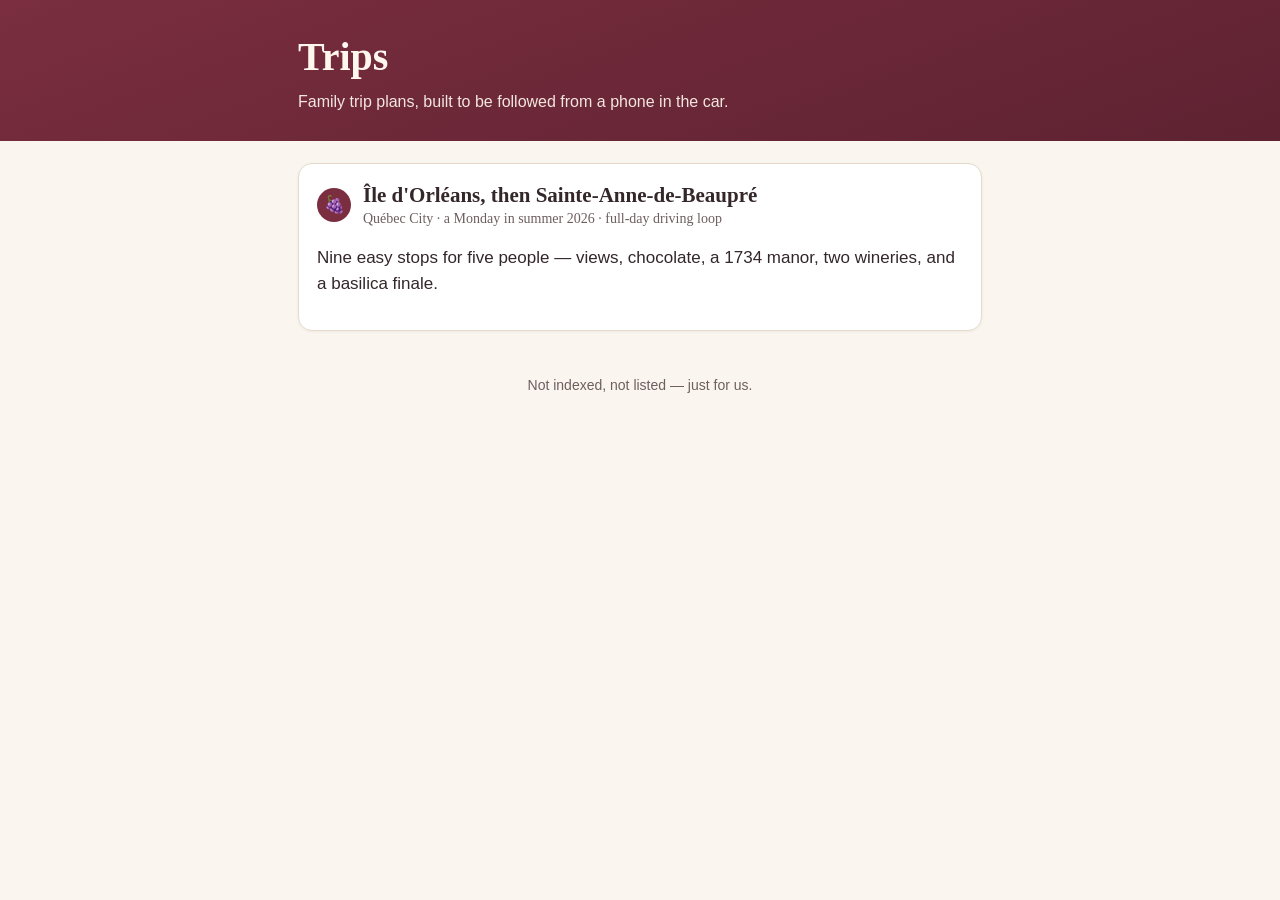
==== index.html @ 283399ab "Île d'Orléans day trip — trips v0.1: PWA static site (noindex, offline, clock checklist) Co-Authored" ====
<!DOCTYPE html>
<html lang="en">
<head>
<meta charset="utf-8">
<meta name="viewport" content="width=device-width, initial-scale=1">
<meta name="robots" content="noindex, nofollow">
<meta name="theme-color" content="#7A2E3F">
<meta name="apple-mobile-web-app-title" content="Trips">
<title>Cardozo trips</title>
<link rel="stylesheet" href="./styles.css">
<link rel="manifest" href="./manifest.webmanifest">
<link rel="icon" href="./icons/icon-192.png">
<link rel="apple-touch-icon" href="./icons/apple-touch-icon.png">
</head>
<body>

<header class="hero">
  <div class="wrap">
    <h1>Trips</h1>
    <p>Family trip plans, built to be followed from a phone in the car.</p>
  </div>
</header>

<main class="wrap">
  <a class="trip-link" href="./ile-dorleans/">
    <div class="card">
      <div class="stop-head"><span class="stop-num">🍇</span>
        <h3>Île d'Orléans, then Sainte-Anne-de-Beaupré
          <span class="stop-tag">Québec City · a Monday in summer 2026 · full-day driving loop</span></h3>
      </div>
      <p>Nine easy stops for five people — views, chocolate, a 1734 manor, two wineries, and a basilica finale.</p>
    </div>
  </a>

  <footer>
    <p>Not indexed, not listed — just for us.</p>
  </footer>
</main>

<script>
  if ('serviceWorker' in navigator) navigator.serviceWorker.register('./sw.js');
</script>
</body>
</html>
---- styles.css ----
/* Cardozo Trips — shared styles. Warm print-guide register, mobile-first, big type for the whole famille. */
:root {
  --bg: #FAF6EF;
  --card: #FFFFFF;
  --ink: #33272A;
  --ink-soft: #6E5E60;
  --wine: #7A2E3F;
  --wine-deep: #5E2231;
  --cream: #F5EADC;
  --line: #E5DACB;
  --good: #3D6B62;
  --radius: 14px;
}
@media (prefers-color-scheme: dark) {
  :root {
    --bg: #211B1C;
    --card: #2C2425;
    --ink: #F0E7E2;
    --ink-soft: #C4B3B0;
    --wine: #D98A9C;
    --wine-deep: #E8B3BF;
    --cream: #362B28;
    --line: #453738;
    --good: #8FBFB4;
  }
}
* { box-sizing: border-box; }
html { -webkit-text-size-adjust: 100%; }
body {
  margin: 0;
  background: var(--bg);
  color: var(--ink);
  font: 17px/1.55 -apple-system, BlinkMacSystemFont, "Segoe UI", Roboto, sans-serif;
  padding-bottom: 48px;
}
.wrap { max-width: 720px; margin: 0 auto; padding: 0 18px; }
header.hero {
  background: linear-gradient(160deg, var(--wine) 0%, #5E2231 100%);
  color: #FFF7EE;
  padding: 34px 0 26px;
  margin-bottom: 22px;
}
@media (prefers-color-scheme: dark) {
  header.hero { background: linear-gradient(160deg, #4A1B28 0%, #33121B 100%); }
}
header.hero h1 {
  font-family: "Iowan Old Style", Palatino, Georgia, serif;
  font-size: clamp(28px, 6vw, 40px);
  line-height: 1.15;
  margin: 0 0 10px;
}
header.hero p { margin: 0; opacity: .92; font-size: 16px; }
h2 {
  font-family: "Iowan Old Style", Palatino, Georgia, serif;
  color: var(--wine);
  font-size: 26px;
  margin: 34px 0 12px;
}
a { color: var(--wine); }
.callout {
  background: var(--cream);
  border-left: 5px solid var(--wine);
  border-radius: 0 var(--radius) var(--radius) 0;
  padding: 14px 16px;
  margin: 18px 0;
}
.callout strong.title { display: block; color: var(--wine); font-size: 18px; margin-bottom: 6px; }
.callout p { margin: 8px 0 0; }
.card {
  background: var(--card);
  border: 1px solid var(--line);
  border-radius: var(--radius);
  padding: 18px 18px 16px;
  margin: 14px 0;
  box-shadow: 0 1px 3px rgba(60, 30, 35, .06);
}
.stop-head { display: flex; align-items: baseline; gap: 12px; }
.stop-num {
  flex: none;
  width: 34px; height: 34px;
  border-radius: 50%;
  background: var(--wine);
  color: #FFF7EE;
  font-weight: 700;
  display: flex; align-items: center; justify-content: center;
  align-self: center;
  font-size: 17px;
}
.stop-head h3 {
  margin: 0;
  font-family: "Iowan Old Style", Palatino, Georgia, serif;
  font-size: 21px;
  line-height: 1.25;
}
.stop-tag { display: block; font-size: 14px; color: var(--ink-soft); font-weight: 400; margin-top: 2px; }
.meta { display: flex; flex-wrap: wrap; gap: 8px; margin: 12px 0 4px; font-size: 15px; }
.meta span {
  background: var(--cream);
  border-radius: 8px;
  padding: 5px 10px;
}
.meta b { color: var(--wine); }
.btns { display: flex; flex-wrap: wrap; gap: 10px; margin-top: 14px; }
.btn {
  display: inline-block;
  text-decoration: none;
  font-weight: 600;
  font-size: 16px;
  padding: 10px 16px;
  border-radius: 10px;
  border: 1.5px solid var(--wine);
  color: var(--wine);
  background: transparent;
}
.btn.primary { background: var(--wine); color: #FFF7EE; }
details.story { margin-top: 12px; border-top: 1px dashed var(--line); padding-top: 10px; }
details.story summary { cursor: pointer; color: var(--wine); font-weight: 600; }
details.story p { color: var(--ink-soft); }
table.clock { width: 100%; border-collapse: collapse; margin: 10px 0; }
table.clock td { padding: 10px 8px; border-bottom: 1px solid var(--line); vertical-align: top; }
table.clock td.t { white-space: nowrap; font-weight: 700; color: var(--wine); width: 86px; }
table.clock td.c { width: 40px; text-align: right; }
table.clock input { width: 24px; height: 24px; accent-color: var(--wine); }
table.clock tr.done td { opacity: .45; text-decoration: line-through; }
table.clock tr.done td.c { text-decoration: none; opacity: 1; }
.note { font-size: 15px; color: var(--ink-soft); font-style: italic; }
footer { margin-top: 44px; text-align: center; color: var(--ink-soft); font-size: 14px; }
.trip-link { display: block; text-decoration: none; color: inherit; }
.trip-link .card { transition: transform .1s; }
.trip-link:active .card { transform: scale(.985); }
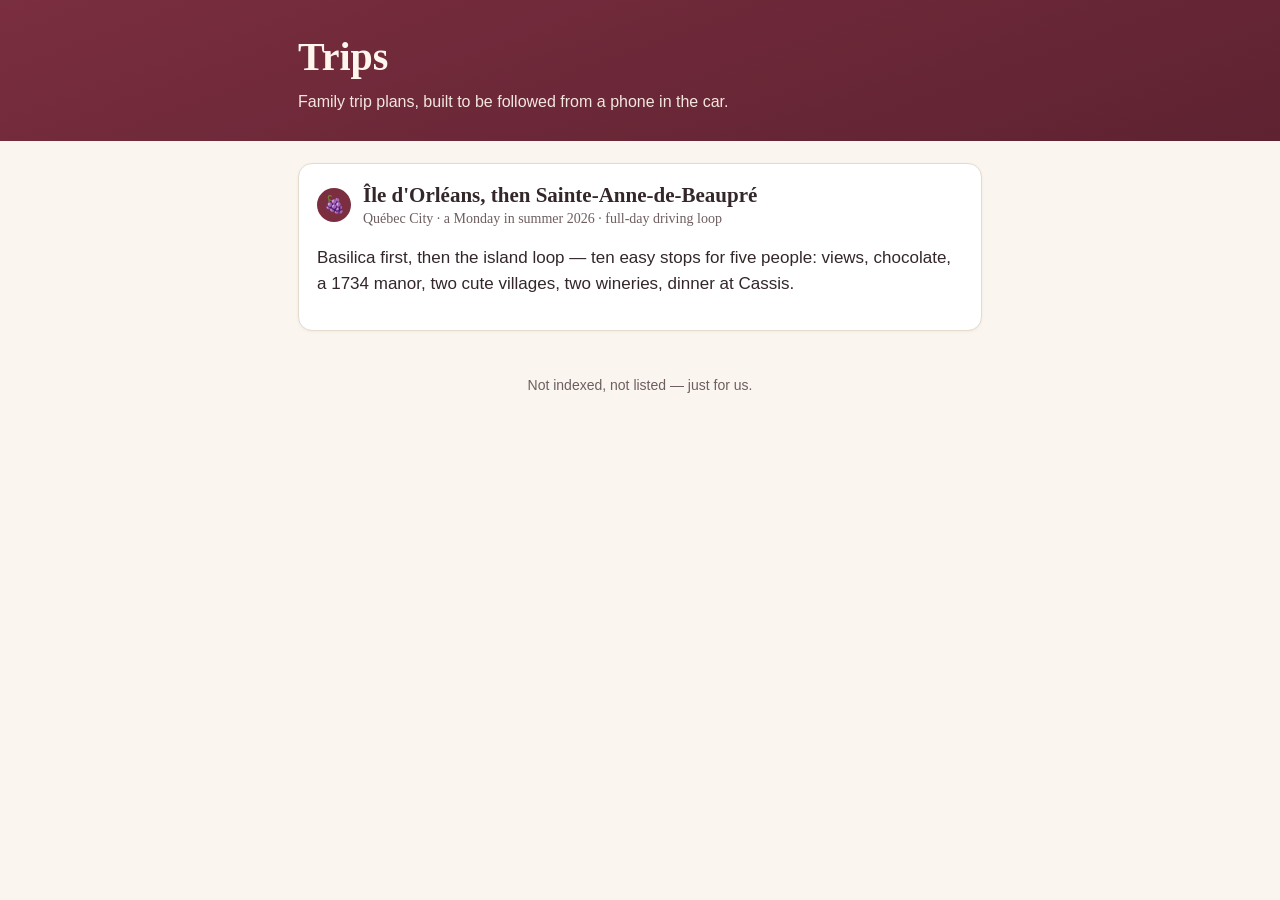
==== commit 34b3e895: "basilica-first reorder + cute villages + synced checks (Cloudflare KV) + install prompt Co-Authored-" ====
--- a/index.html
+++ b/index.html
@@ -28,7 +28,7 @@
         <h3>Île d'Orléans, then Sainte-Anne-de-Beaupré
           <span class="stop-tag">Québec City · a Monday in summer 2026 · full-day driving loop</span></h3>
       </div>
-      <p>Nine easy stops for five people — views, chocolate, a 1734 manor, two wineries, and a basilica finale.</p>
+      <p>Basilica first, then the island loop — ten easy stops for five people: views, chocolate, a 1734 manor, two cute villages, two wineries, dinner at Cassis.</p>
     </div>
   </a>
 
--- a/styles.css
+++ b/styles.css
@@ -25,6 +25,7 @@
   }
 }
 * { box-sizing: border-box; }
+[hidden] { display: none !important; }
 html { -webkit-text-size-adjust: 100%; }
 body {
   margin: 0;
@@ -128,3 +129,64 @@
 .trip-link { display: block; text-decoration: none; color: inherit; }
 .trip-link .card { transition: transform .1s; }
 .trip-link:active .card { transform: scale(.985); }
+
+/* visit checks — big shared-state tick per stop */
+input.visit {
+  appearance: none;
+  -webkit-appearance: none;
+  flex: none;
+  width: 34px; height: 34px;
+  margin: 0 0 0 auto;
+  align-self: center;
+  border: 2.5px solid var(--wine);
+  border-radius: 50%;
+  background: transparent;
+  cursor: pointer;
+  position: relative;
+}
+input.visit:checked { background: var(--good); border-color: var(--good); }
+input.visit:checked::after {
+  content: "✓";
+  position: absolute; inset: 0;
+  display: flex; align-items: center; justify-content: center;
+  color: #FFF7EE; font-size: 20px; font-weight: 800;
+}
+.card.done { opacity: .55; }
+.card.done .stop-num { background: var(--good); }
+
+/* install sheet */
+#install {
+  position: fixed; inset: 0;
+  background: rgba(30, 15, 18, .45);
+  display: flex; align-items: flex-end; justify-content: center;
+  z-index: 50;
+}
+.install-sheet {
+  background: var(--card);
+  border-radius: 18px 18px 0 0;
+  padding: 22px 20px 30px;
+  max-width: 480px; width: 100%;
+  text-align: center;
+  position: relative;
+  box-shadow: 0 -4px 24px rgba(30, 15, 18, .25);
+}
+.install-sheet img { border-radius: 13px; }
+.install-sheet h3 {
+  font-family: "Iowan Old Style", Palatino, Georgia, serif;
+  color: var(--wine); font-size: 22px; margin: 10px 0 6px;
+}
+.install-sheet p { margin: 6px 0 12px; }
+#install-close {
+  position: absolute; top: 8px; right: 12px;
+  background: none; border: none;
+  font-size: 30px; line-height: 1;
+  color: var(--ink-soft); cursor: pointer;
+  padding: 6px;
+}
+.share-glyph {
+  display: inline-block;
+  border: 1.5px solid var(--ink-soft);
+  border-radius: 6px;
+  padding: 0 6px;
+  transform: rotate(90deg);
+}
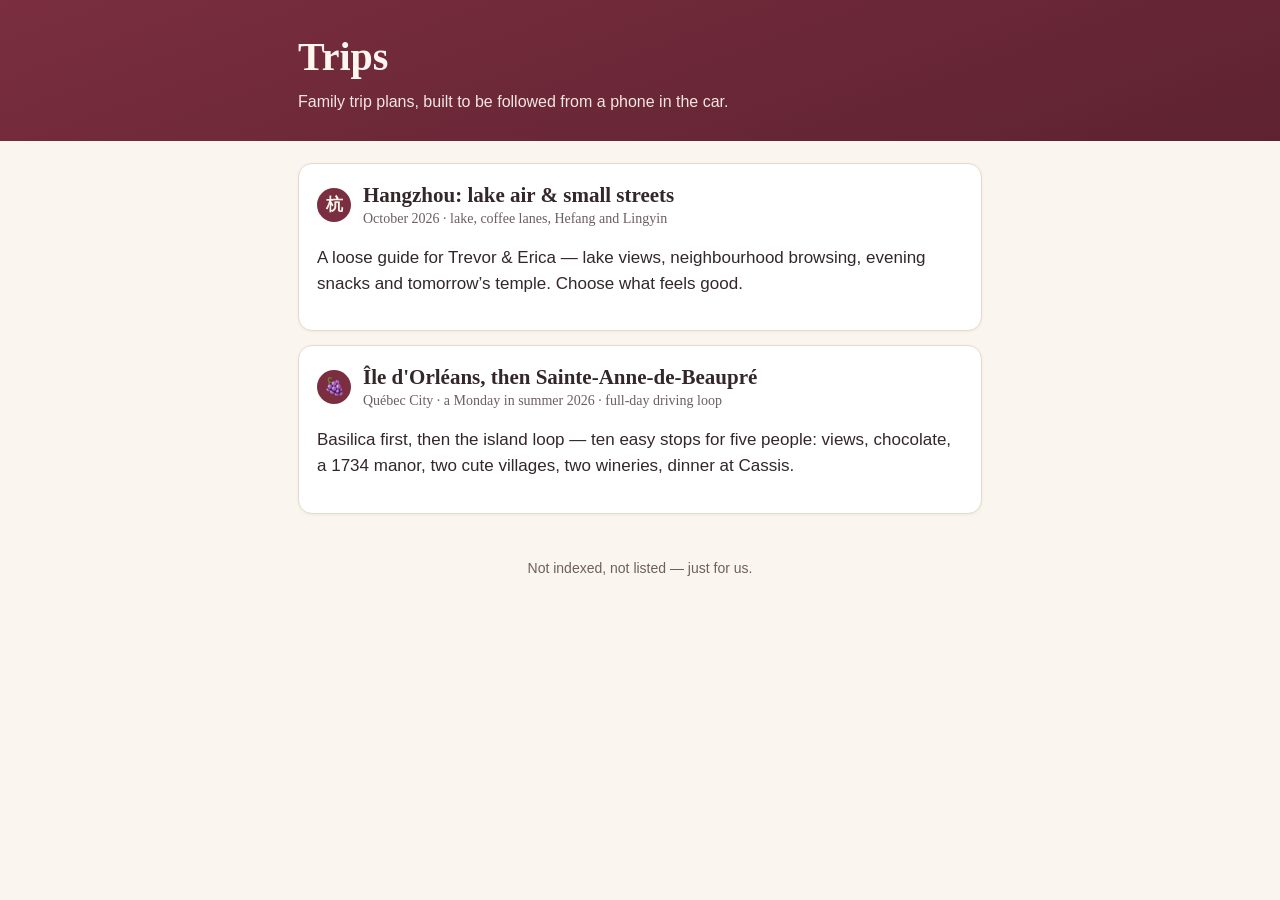
==== commit 31d995a6: "feat: add Hangzhou pocket guide with offline visits" ====
--- a/index.html
+++ b/index.html
@@ -22,6 +22,15 @@
 </header>
 
 <main class="wrap">
+  <a class="trip-link" href="./hangzhou/">
+    <div class="card">
+      <div class="stop-head"><span class="stop-num" aria-hidden="true">杭</span>
+        <h3>Hangzhou: lake air &amp; small streets
+          <span class="stop-tag">October 2026 · lake, coffee lanes, Hefang and Lingyin</span></h3>
+      </div>
+      <p>A loose guide for Trevor &amp; Erica — lake views, neighbourhood browsing, evening snacks and tomorrow’s temple. Choose what feels good.</p>
+    </div>
+  </a>
   <a class="trip-link" href="./ile-dorleans/">
     <div class="card">
       <div class="stop-head"><span class="stop-num">🍇</span>
--- a/styles.css
+++ b/styles.css
@@ -115,7 +115,7 @@
 }
 .btn.primary { background: var(--wine); color: #FFF7EE; }
 details.story { margin-top: 12px; border-top: 1px dashed var(--line); padding-top: 10px; }
-details.story summary { cursor: pointer; color: var(--wine); font-weight: 600; }
+details.story summary { cursor: pointer; color: var(--wine); font-weight: 600; padding: 10px 0; }
 details.story p { color: var(--ink-soft); }
 table.clock { width: 100%; border-collapse: collapse; margin: 10px 0; }
 table.clock td { padding: 10px 8px; border-bottom: 1px solid var(--line); vertical-align: top; }
@@ -135,10 +135,10 @@
   appearance: none;
   -webkit-appearance: none;
   flex: none;
-  width: 34px; height: 34px;
+  width: 44px; height: 44px;
   margin: 0 0 0 auto;
   align-self: center;
-  border: 2.5px solid var(--wine);
+  border: 3px solid var(--wine);
   border-radius: 50%;
   background: transparent;
   cursor: pointer;
@@ -149,7 +149,7 @@
   content: "✓";
   position: absolute; inset: 0;
   display: flex; align-items: center; justify-content: center;
-  color: #FFF7EE; font-size: 20px; font-weight: 800;
+  color: #FFF7EE; font-size: 26px; font-weight: 800;
 }
 .card.done { opacity: .55; }
 .card.done .stop-num { background: var(--good); }
@@ -177,11 +177,11 @@
 }
 .install-sheet p { margin: 6px 0 12px; }
 #install-close {
-  position: absolute; top: 8px; right: 12px;
+  position: absolute; top: 4px; right: 6px;
   background: none; border: none;
   font-size: 30px; line-height: 1;
   color: var(--ink-soft); cursor: pointer;
-  padding: 6px;
+  padding: 10px 14px;
 }
 .share-glyph {
   display: inline-block;
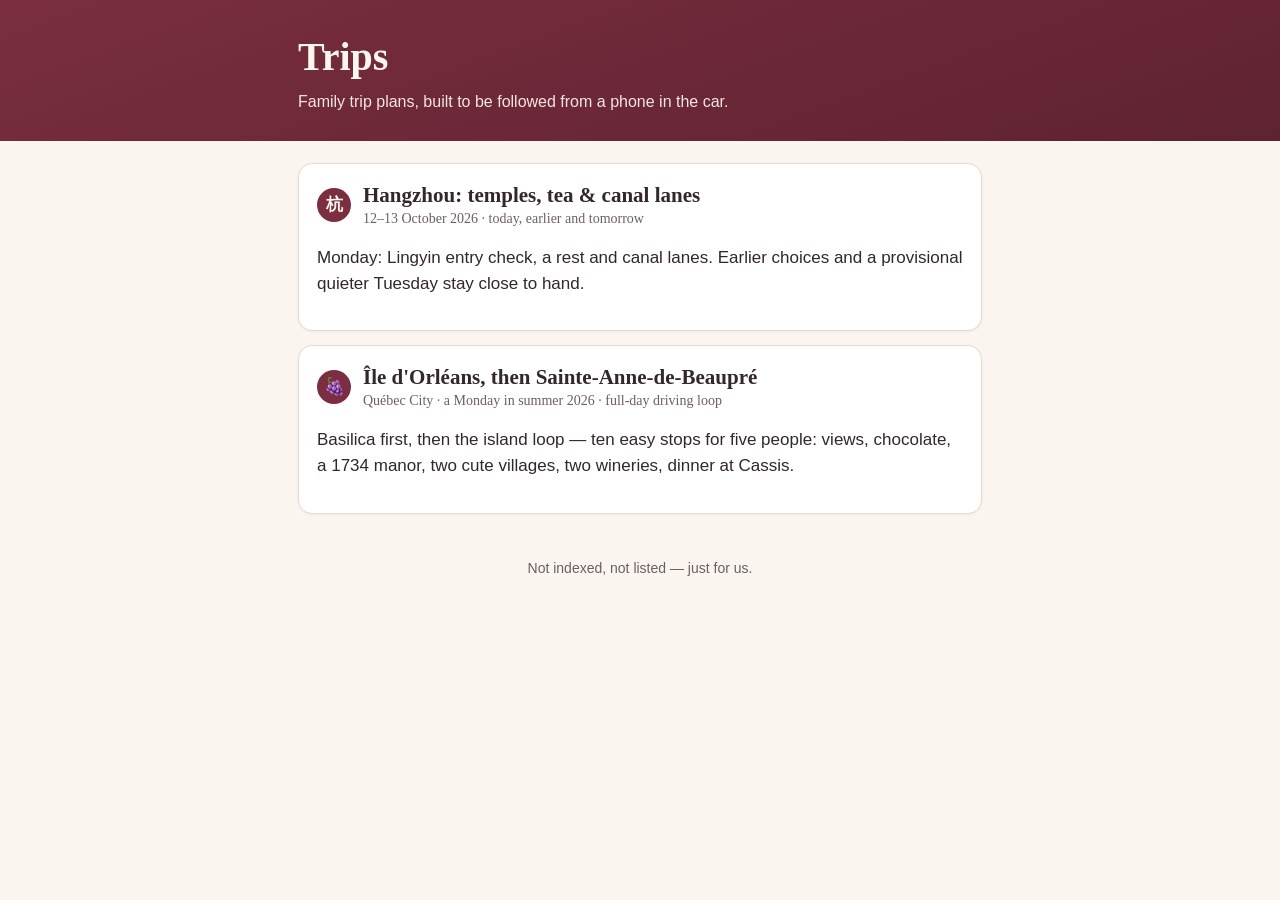
==== commit 4e00e374: "feat: add dated Hangzhou temple and canal day guide" ====
--- a/index.html
+++ b/index.html
@@ -25,10 +25,10 @@
   <a class="trip-link" href="./hangzhou/">
     <div class="card">
       <div class="stop-head"><span class="stop-num" aria-hidden="true">杭</span>
-        <h3>Hangzhou: lake air &amp; small streets
-          <span class="stop-tag">October 2026 · lake, coffee lanes, Hefang and Lingyin</span></h3>
+        <h3>Hangzhou: temples, tea &amp; canal lanes
+          <span class="stop-tag">12–13 October 2026 · today, earlier and tomorrow</span></h3>
       </div>
-      <p>A loose guide for Trevor &amp; Erica — lake views, neighbourhood browsing, evening snacks and tomorrow’s temple. Choose what feels good.</p>
+      <p>Monday: Lingyin entry check, a rest and canal lanes. Earlier choices and a provisional quieter Tuesday stay close to hand.</p>
     </div>
   </a>
   <a class="trip-link" href="./ile-dorleans/">
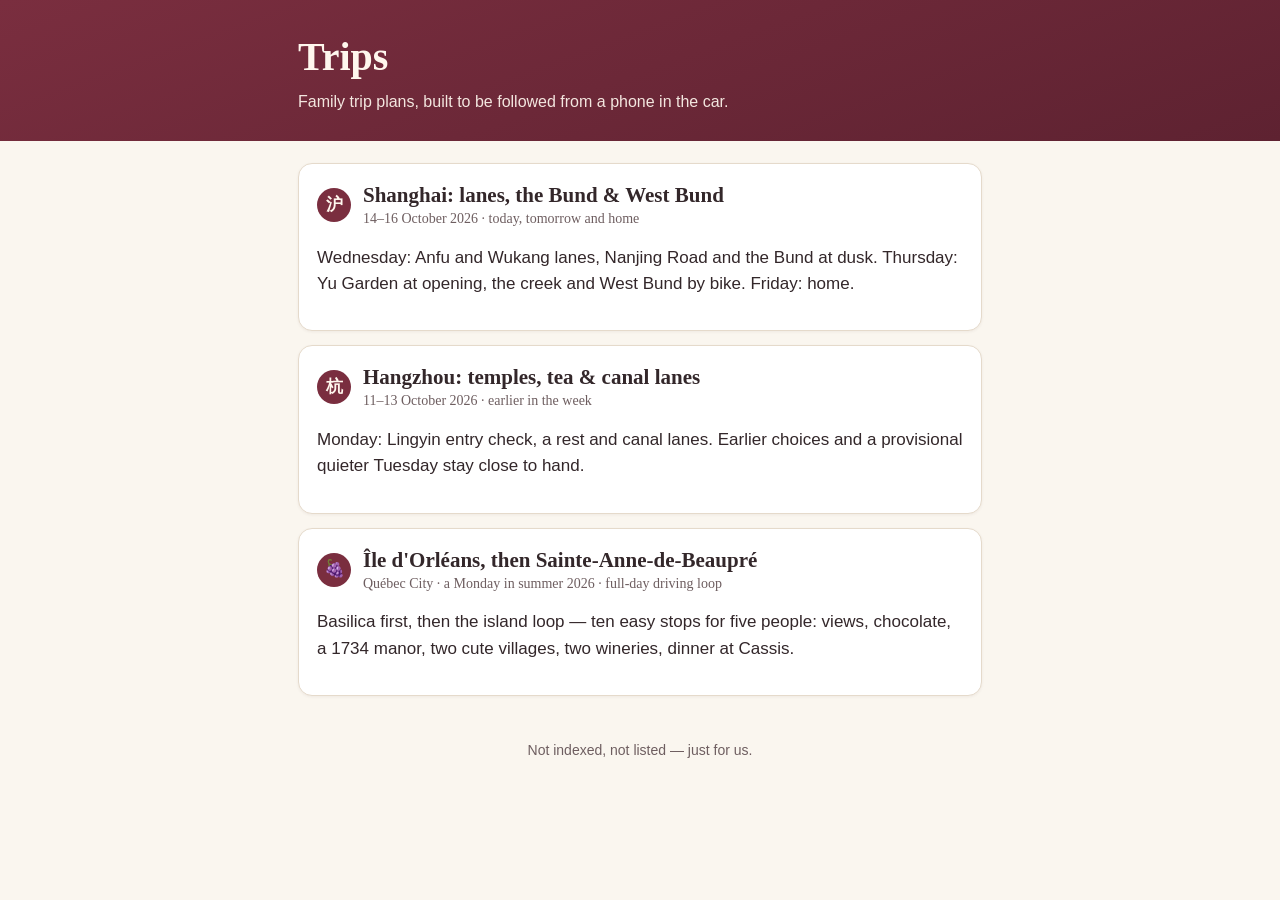
==== commit 83cdcabf: "feat: add Shanghai guide (14-16 Oct) as Hangzhou sibling Today/tomorrow/Friday chapters, 16 places, " ====
--- a/index.html
+++ b/index.html
@@ -22,11 +22,20 @@
 </header>
 
 <main class="wrap">
+  <a class="trip-link" href="./shanghai/">
+    <div class="card">
+      <div class="stop-head"><span class="stop-num" aria-hidden="true">沪</span>
+        <h3>Shanghai: lanes, the Bund &amp; West Bund
+          <span class="stop-tag">14–16 October 2026 · today, tomorrow and home</span></h3>
+      </div>
+      <p>Wednesday: Anfu and Wukang lanes, Nanjing Road and the Bund at dusk. Thursday: Yu Garden at opening, the creek and West Bund by bike. Friday: home.</p>
+    </div>
+  </a>
   <a class="trip-link" href="./hangzhou/">
     <div class="card">
       <div class="stop-head"><span class="stop-num" aria-hidden="true">杭</span>
         <h3>Hangzhou: temples, tea &amp; canal lanes
-          <span class="stop-tag">12–13 October 2026 · today, earlier and tomorrow</span></h3>
+          <span class="stop-tag">11–13 October 2026 · earlier in the week</span></h3>
       </div>
       <p>Monday: Lingyin entry check, a rest and canal lanes. Earlier choices and a provisional quieter Tuesday stay close to hand.</p>
     </div>
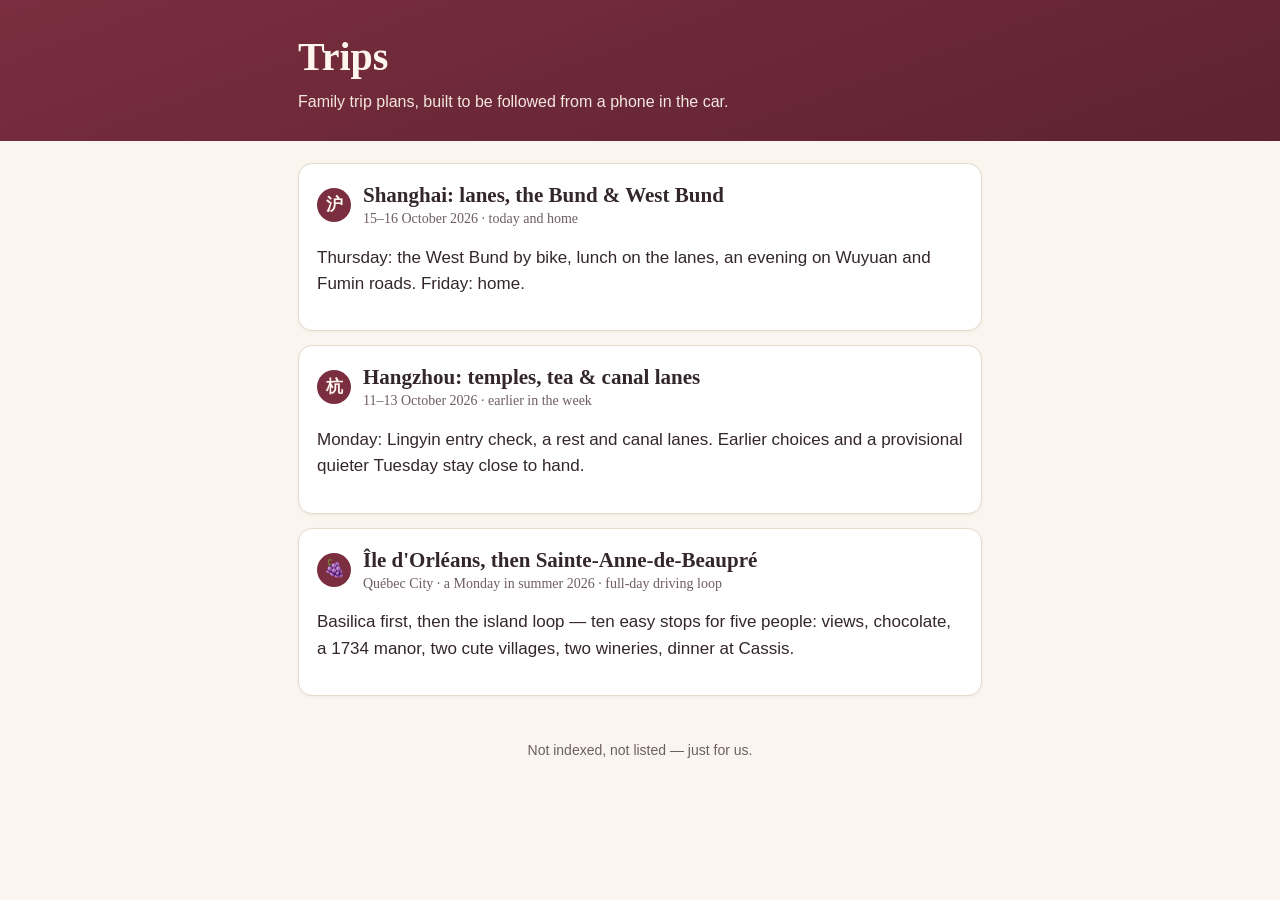
==== commit e9385542: "feat: Shanghai guide — Thursday becomes Today (West Bund ride, lanes lunch, Wuyuan/Fumin evening) We" ====
--- a/index.html
+++ b/index.html
@@ -26,9 +26,9 @@
     <div class="card">
       <div class="stop-head"><span class="stop-num" aria-hidden="true">沪</span>
         <h3>Shanghai: lanes, the Bund &amp; West Bund
-          <span class="stop-tag">14–16 October 2026 · today, tomorrow and home</span></h3>
+          <span class="stop-tag">15–16 October 2026 · today and home</span></h3>
       </div>
-      <p>Wednesday: Anfu and Wukang lanes, Nanjing Road and the Bund at dusk. Thursday: Yu Garden at opening, the creek and West Bund by bike. Friday: home.</p>
+      <p>Thursday: the West Bund by bike, lunch on the lanes, an evening on Wuyuan and Fumin roads. Friday: home.</p>
     </div>
   </a>
   <a class="trip-link" href="./hangzhou/">
